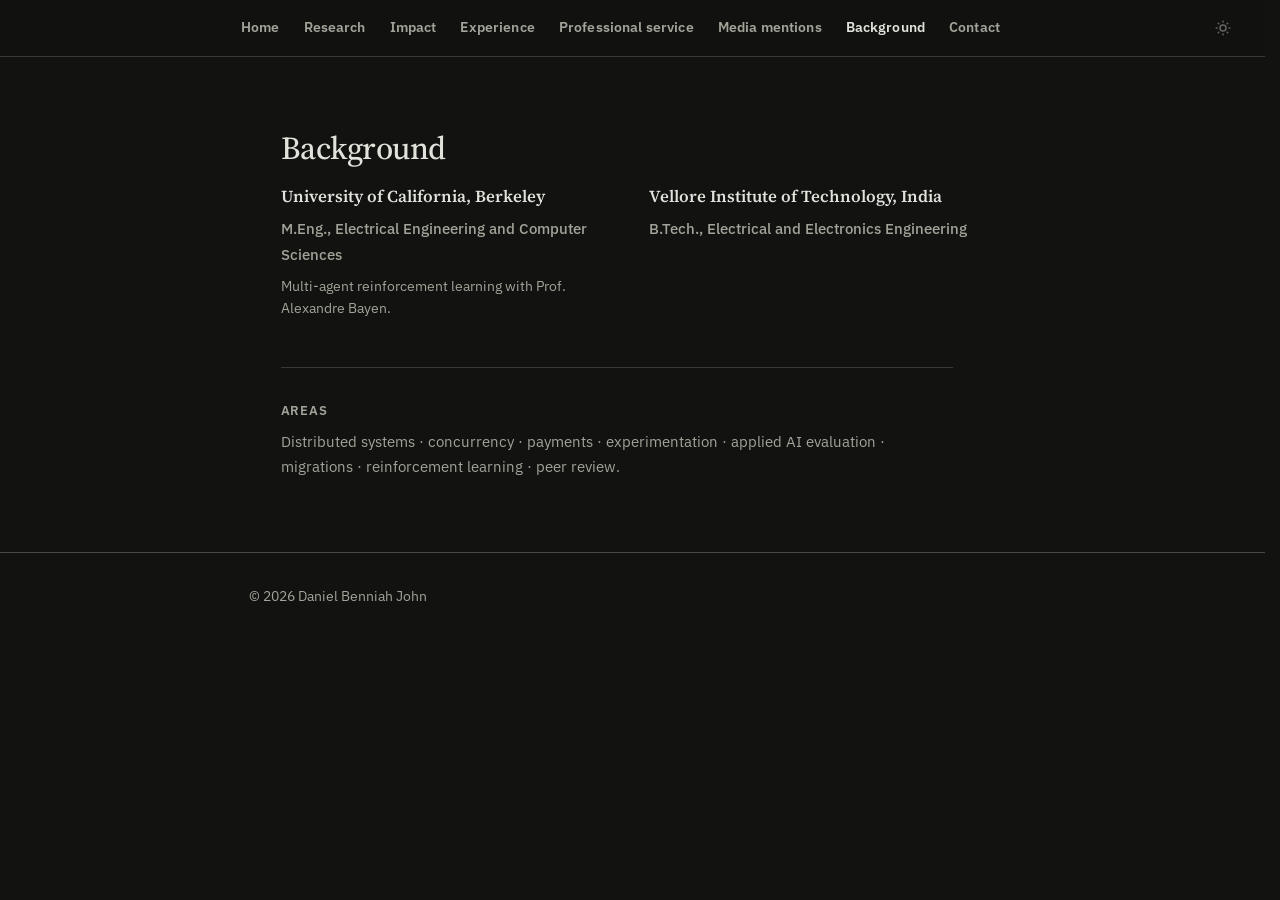
==== background.html @ b6fd260f "Major changes" ====
<!DOCTYPE html>
<html lang="en">
<head>
  <meta charset="UTF-8" />
  <meta name="viewport" content="width=device-width, initial-scale=1.0" />
  <title>Background — Daniel Benniah John</title>
  <meta name="description" content="Education and areas of practice." />
  <link rel="preconnect" href="https://fonts.googleapis.com" />
  <link rel="preconnect" href="https://fonts.gstatic.com" crossorigin />
  <link href="https://fonts.googleapis.com/css2?family=IBM+Plex+Sans:ital,wght@0,400;0,500;0,600;1,400&family=Source+Serif+4:ital,opsz,wght@0,8..60,400;0,8..60,500;0,8..60,600;1,8..60,400&display=swap" rel="stylesheet" />
  <link rel="stylesheet" href="css/styles.css" />
</head>
<body class="page-sub">
  <header class="site-header">
    <button type="button" class="theme-toggle" id="theme-toggle" aria-label="Toggle dark/light mode" title="Toggle dark/light mode">
      <span class="theme-toggle-icon" aria-hidden="true"></span>
    </button>
    <nav class="nav" aria-label="Primary">
      <a href="index.html" class="nav-link">Home</a>
      <a href="research.html" class="nav-link">Research</a>
      <a href="impact.html" class="nav-link">Impact</a>
      <a href="experience.html" class="nav-link">Experience</a>
      <a href="service.html" class="nav-link">Professional service</a>
      <a href="media.html" class="nav-link">Media mentions</a>
      <a href="background.html" class="nav-link nav-link--current" aria-current="page">Background</a>
      <a href="contact.html" class="nav-link">Contact</a>
    </nav>
  </header>

  <main>
    <section class="section page-section education">
      <h1 class="page-title">Background</h1>
      <div class="edu-grid">
        <article class="edu-card">
          <h2 class="edu-card-title">University of California, Berkeley</h2>
          <p class="degree">M.Eng., Electrical Engineering and Computer Sciences</p>
          <p class="meta">Multi-agent reinforcement learning with Prof. Alexandre Bayen.</p>
        </article>
        <article class="edu-card">
          <h2 class="edu-card-title">Vellore Institute of Technology, India</h2>
          <p class="degree">B.Tech., Electrical and Electronics Engineering</p>
        </article>
      </div>
      <div class="expertise-inline">
        <h2 class="expertise-inline-title">Areas</h2>
        <p>Distributed systems · concurrency · payments · experimentation · applied AI evaluation · migrations · reinforcement learning · peer review.</p>
      </div>
    </section>
  </main>

  <footer class="site-footer">
    <p>© <span id="year"></span> Daniel Benniah John</p>
  </footer>

  <script>
    document.getElementById('year').textContent = new Date().getFullYear();
    (function() {
      var toggle = document.getElementById('theme-toggle');
      var stored = localStorage.getItem('theme');
      if (stored === 'light') document.documentElement.classList.add('theme-light');
      toggle.addEventListener('click', function() {
        document.documentElement.classList.toggle('theme-light');
        localStorage.setItem('theme', document.documentElement.classList.contains('theme-light') ? 'light' : 'dark');
      });
    })();
  </script>
</body>
</html>
---- css/styles.css ----
/* --- Design tokens: academic + industry hybrid --- */
:root {
  --font-serif: "Source Serif 4", "Georgia", serif;
  --font-sans: "IBM Plex Sans", system-ui, sans-serif;
  --space-xs: 0.25rem;
  --space-sm: 0.5rem;
  --space-md: 1rem;
  --space-lg: 1.5rem;
  --space-xl: 2rem;
  --space-2xl: 3rem;
  --space-3xl: 4rem;
  --space-4xl: 5.5rem;
  --radius: 2px;
  --max-content: 42rem;
  --max-wide: 48rem;
  --section-padding-y: 3.5rem;
  --section-padding-y-md: 4.5rem;
}

/* Default: dark (matches prior site; toggle adds .theme-light for paper mode) */
html {
  scroll-behavior: smooth;
  /* Reserve space for the vertical scrollbar so layout does not shift between short/long pages */
  scrollbar-gutter: stable;
  color-scheme: dark;
  --bg: #121210;
  --bg-subtle: #1a1a16;
  --surface: #1e1e1a;
  --text: #e2e2dc;
  --text-muted: #a3a39a;
  --link: #93c5fd;
  --link-hover: #bfdbfe;
  --border: #3a3a34;
  --rule: #4a4a44;
}

html.theme-light {
  color-scheme: light;
  --bg: #fafaf8;
  --bg-subtle: #f0f0ec;
  --surface: #ffffff;
  --text: #252522;
  --text-muted: #5f5f58;
  --link: #1d4ed8;
  --link-hover: #1e3a8a;
  --border: #d6d6d0;
  --rule: #c8c8c0;
}

/* --- Reset & base --- */
*, *::before, *::after {
  box-sizing: border-box;
}

body {
  margin: 0;
  font-family: var(--font-sans);
  font-size: 1.0625rem;
  line-height: 1.7;
  color: var(--text);
  background: var(--bg);
  -webkit-font-smoothing: antialiased;
  -moz-osx-font-smoothing: grayscale;
}

.page-home {
  -webkit-font-smoothing: subpixel-antialiased;
}

a {
  color: var(--link);
  text-decoration: underline;
  text-decoration-thickness: 1px;
  text-underline-offset: 0.15em;
  transition: color 0.15s ease;
}

a:hover {
  color: var(--link-hover);
}

/* --- Header --- */
.site-header {
  position: sticky;
  top: 0;
  z-index: 100;
  background: color-mix(in srgb, var(--bg) 92%, transparent);
  backdrop-filter: blur(10px);
  -webkit-backdrop-filter: blur(10px);
  border-bottom: 1px solid var(--border);
}

.theme-toggle {
  position: absolute;
  top: 50%;
  right: var(--space-lg);
  transform: translateY(-50%);
  width: 2.25rem;
  height: 2.25rem;
  padding: 0;
  border: none;
  border-radius: var(--radius);
  background: transparent;
  cursor: pointer;
  color: var(--text-muted);
}
.theme-toggle:hover {
  color: var(--text);
  background: var(--bg-subtle);
}
.theme-toggle-icon {
  display: block;
  width: 100%;
  height: 100%;
  background: url("data:image/svg+xml,%3Csvg xmlns='http://www.w3.org/2000/svg' fill='none' viewBox='0 0 24 24' stroke='%23666'%3E%3Cpath stroke-linecap='round' stroke-linejoin='round' stroke-width='2' d='M12 3v1m0 16v1m9-9h-1M4 12H3m15.364 6.364l-.707-.707M6.343 6.343l-.707-.707m12.728 0l-.707.707M6.343 17.657l-.707.707M16 12a4 4 0 11-8 0 4 4 0 018 0z'/%3E%3C/svg%3E") center/1.15rem no-repeat;
}

html.theme-light .theme-toggle-icon {
  background: url("data:image/svg+xml,%3Csvg xmlns='http://www.w3.org/2000/svg' fill='none' viewBox='0 0 24 24' stroke='%23555'%3E%3Cpath stroke-linecap='round' stroke-linejoin='round' stroke-width='2' d='M20.354 15.354A9 9 0 018.646 3.646 9.003 9.003 0 0012 21a9.003 9.003 0 008.354-5.646z'/%3E%3C/svg%3E") center/1.15rem no-repeat;
}

.nav {
  display: flex;
  flex-wrap: wrap;
  justify-content: center;
  gap: var(--space-md) var(--space-lg);
  padding: var(--space-md) var(--space-xl);
  padding-right: 3.5rem;
  max-width: 56rem;
  margin: 0 auto;
}

.nav-link {
  color: var(--text-muted);
  /* Same weight for all items so the active page indicator does not change link width or wrapping */
  font-weight: 600;
  font-size: 0.875rem;
  letter-spacing: 0.01em;
  text-decoration: none;
}
.nav-link:hover {
  color: var(--text);
  text-decoration: underline;
}

.nav-link--current {
  color: var(--text);
}

/* --- Sections --- */
.section {
  max-width: var(--max-wide);
  margin: 0 auto;
  padding: var(--section-padding-y) var(--space-xl);
}
@media (min-width: 768px) {
  .section {
    padding-top: var(--section-padding-y-md);
    padding-bottom: var(--section-padding-y-md);
  }
}

.section--primary {
  border-top: 1px solid var(--rule);
  background: var(--bg-subtle);
}

.section--secondary {
  border-top: 1px solid var(--rule);
}

.section-title {
  font-family: var(--font-serif);
  font-size: clamp(1.5rem, 3.5vw, 1.85rem);
  font-weight: 600;
  color: var(--text);
  margin: 0 0 var(--space-sm);
  letter-spacing: -0.02em;
  line-height: 1.25;
  padding-bottom: var(--space-md);
  border-bottom: 1px solid var(--rule);
}

.section-epigraph {
  margin: 0 0 var(--space-2xl);
  max-width: var(--max-content);
  font-size: 0.98rem;
  color: var(--text-muted);
  line-height: 1.65;
}

/* --- Home (landing) --- */
.main-home {
  max-width: var(--max-wide);
  margin: 0 auto;
  padding: calc(3.5rem + var(--space-md)) var(--space-xl) var(--space-3xl);
}

.home-block {
  margin-bottom: var(--space-3xl);
}

.home-block:last-child {
  margin-bottom: 0;
}

.home-identity-inner {
  display: flex;
  flex-direction: column;
  align-items: flex-start;
  gap: var(--space-xl);
}

@media (min-width: 640px) {
  .home-identity-inner {
    flex-direction: row;
    align-items: flex-start;
    justify-content: space-between;
  }
}

.home-name {
  font-family: var(--font-serif);
  font-size: clamp(1.85rem, 4vw, 2.5rem);
  font-weight: 500;
  margin: 0 0 var(--space-sm);
  letter-spacing: -0.02em;
  line-height: 1.2;
}

.home-line {
  margin: 0 0 var(--space-sm);
  font-size: 1rem;
  color: var(--text-muted);
  max-width: 36rem;
}

.home-line--strong {
  color: var(--text);
  font-weight: 500;
}

.home-affil {
  margin: var(--space-md) 0;
  font-size: 0.85rem;
  letter-spacing: 0.06em;
  text-transform: uppercase;
  color: var(--text-muted);
  font-weight: 500;
}

.home-links {
  margin: var(--space-md) 0 0;
  font-size: 0.95rem;
}

.home-links-sep {
  margin: 0 0.35rem;
  color: var(--text-muted);
}

.home-photo {
  width: 140px;
  height: 140px;
  object-fit: cover;
  border: 1px solid var(--border);
  border-radius: 2px;
  flex-shrink: 0;
}

@media (min-width: 640px) {
  .home-photo {
    width: 180px;
    height: 180px;
  }
}

.home-heading {
  font-family: var(--font-serif);
  font-size: 1.15rem;
  font-weight: 500;
  margin: 0 0 var(--space-md);
  padding-bottom: var(--space-sm);
  border-bottom: 1px solid var(--border);
  color: var(--text);
  letter-spacing: 0.01em;
}

.home-about-lead {
  margin: 0 0 var(--space-md);
  font-size: 1.05rem;
  font-weight: 500;
  color: var(--text);
  line-height: 1.65;
  max-width: 40rem;
}

.home-about-body {
  margin: 0;
  font-size: 0.98rem;
  color: var(--text-muted);
  line-height: 1.7;
  max-width: 40rem;
}

.home-impact-teaser {
  margin: 0 0 var(--space-sm);
  font-size: 0.98rem;
  color: var(--text-muted);
  line-height: 1.65;
  max-width: 38rem;
}

.home-impact-more {
  margin: 0;
  font-size: 0.95rem;
}

.home-list {
  margin: 0;
  padding-left: 1.15rem;
  max-width: 40rem;
}

.home-list li {
  margin-bottom: var(--space-sm);
  font-size: 0.98rem;
  color: var(--text-muted);
  line-height: 1.55;
}

.home-list li:last-child {
  margin-bottom: 0;
}

.home-list strong {
  color: var(--text);
}

.home-continue {
  margin: var(--space-lg) 0 0;
  font-size: 0.9rem;
}

/* --- Subpages --- */
.page-section {
  padding-top: calc(3rem + var(--space-md));
}

.page-title {
  font-family: var(--font-serif);
  font-size: clamp(1.65rem, 3.5vw, 2rem);
  font-weight: 500;
  margin: 0 0 var(--space-sm);
  letter-spacing: -0.015em;
}

.page-lead {
  margin: 0 0 var(--space-2xl);
  max-width: var(--max-content);
  font-size: 0.95rem;
  color: var(--text-muted);
}

/* --- Impact --- */
.impact-list {
  list-style: none;
  margin: 0;
  padding: 0;
  display: flex;
  flex-direction: column;
  gap: 0;
}

.impact-list li {
  margin: 0;
  padding: var(--space-lg) 0;
  border-bottom: 1px solid var(--border);
}

.impact-list li:first-child {
  padding-top: 0;
}

.impact-list li:last-child {
  border-bottom: none;
  padding-bottom: 0;
}

.impact-list p {
  margin: 0;
  font-size: 1rem;
  line-height: 1.65;
  color: var(--text-muted);
}

.impact-metric {
  display: block;
  font-family: var(--font-sans);
  font-size: 0.8rem;
  font-weight: 600;
  letter-spacing: 0.06em;
  text-transform: uppercase;
  color: var(--text);
  margin-bottom: var(--space-sm);
}

/* --- Impact page (collapsible) --- */
.impact-accordion {
  display: flex;
  flex-direction: column;
  gap: var(--space-sm);
  max-width: 100%;
  /* Enables height: 0 ↔ auto interpolation on ::details-content (Chrome 129+, Safari 18+) */
  interpolate-size: allow-keywords;
}

.impact-block {
  border: 1px solid var(--border);
  border-radius: var(--radius);
  background: var(--surface);
  overflow: hidden;
  transition: border-color 0.35s ease;
}

.impact-block[open] {
  border-color: color-mix(in srgb, var(--border) 70%, var(--link) 30%);
}

.impact-block::details-content {
  height: 0;
  overflow: hidden;
  transition: height 0.38s cubic-bezier(0.33, 1, 0.68, 1);
}

.impact-block[open]::details-content {
  height: auto;
}

.impact-summary {
  list-style: none;
  cursor: pointer;
  padding: var(--space-md) var(--space-lg);
  display: flex;
  flex-direction: column;
  align-items: flex-start;
  gap: var(--space-xs);
  color: var(--text);
  position: relative;
  padding-left: 2.25rem;
}

.impact-summary::-webkit-details-marker {
  display: none;
}

.impact-summary::before {
  content: "";
  position: absolute;
  left: var(--space-md);
  top: 1.15rem;
  width: 0.45rem;
  height: 0.45rem;
  border-right: 2px solid var(--text-muted);
  border-bottom: 2px solid var(--text-muted);
  transform: rotate(-45deg);
  transition: transform 0.32s cubic-bezier(0.33, 1, 0.68, 1), top 0.32s cubic-bezier(0.33, 1, 0.68, 1);
}

.impact-block[open] .impact-summary::before {
  transform: rotate(45deg);
  top: 1.25rem;
}

.impact-summary:hover {
  background: color-mix(in srgb, var(--bg-subtle) 50%, transparent);
}

.impact-summary:focus {
  outline: none;
}

.impact-summary:focus-visible {
  outline: 2px solid var(--link);
  outline-offset: 2px;
}

.impact-summary-title {
  font-family: var(--font-serif);
  font-size: 1.08rem;
  font-weight: 500;
  line-height: 1.3;
}

.impact-summary-metric {
  font-size: 0.88rem;
  font-weight: 400;
  color: var(--text-muted);
  line-height: 1.45;
}

.impact-body {
  padding: var(--space-md) var(--space-lg) var(--space-lg);
  padding-left: 2.25rem;
  border-top: 1px solid var(--border);
}

.impact-body p {
  margin: 0 0 var(--space-md);
  font-size: 0.95rem;
  line-height: 1.65;
  color: var(--text-muted);
}

.impact-body p:last-child {
  margin-bottom: 0;
}

.impact-body strong {
  color: var(--text);
}

.impact-media-label {
  margin-top: var(--space-md);
}

.impact-link-list {
  margin: var(--space-sm) 0 0;
  padding-left: 1.2rem;
  font-size: 0.92rem;
  line-height: 1.6;
  color: var(--text-muted);
}

.impact-link-list li {
  margin-bottom: var(--space-xs);
}

@media (prefers-reduced-motion: reduce) {
  .impact-block::details-content {
    transition: none;
  }

  .impact-block {
    transition: none;
  }

  .impact-summary::before {
    transition: none;
  }
}

/* --- Research page (accordion) — matches Impact: title + metric line, slightly stronger title --- */
.research-accordion {
  margin-top: var(--space-sm);
}

.research-accordion .impact-summary-title {
  font-weight: 600;
  font-size: 1.12rem;
  letter-spacing: -0.015em;
}

.research-impact-label {
  margin: var(--space-md) 0 var(--space-sm);
  color: var(--text);
}

.research-body .research-impact-list {
  margin: 0 0 var(--space-md);
  padding-left: 1.25rem;
  font-size: 0.95rem;
  line-height: 1.6;
  color: var(--text-muted);
}

.research-body .research-impact-list li {
  margin-bottom: var(--space-xs);
}

.research-body .research-impact-list li:last-child {
  margin-bottom: 0;
}

/* --- Research / Contributions --- */
.research .research-content {
  max-width: 100%;
}

.research-highlights {
  display: flex;
  flex-direction: column;
  gap: 0;
}

.highlight-item {
  padding: var(--space-xl) 0;
  border-bottom: 1px solid var(--border);
}

.highlight-item:last-of-type {
  border-bottom: none;
}

.research-thread .research-thread-title {
  font-family: var(--font-serif);
  font-size: 1.2rem;
  font-weight: 600;
  line-height: 1.35;
  color: var(--text);
  margin: 0 0 var(--space-md);
}

.research .highlight-item:first-of-type {
  padding-top: 0;
}

.research-field {
  margin: 0 0 var(--space-sm);
  font-size: 0.98rem;
  color: var(--text-muted);
  line-height: 1.65;
}

.research-field strong {
  color: var(--text);
  font-weight: 600;
}

.research-artifact {
  margin: var(--space-md) 0 0;
  font-size: 0.92rem;
}

.scholar-link {
  margin: var(--space-2xl) 0 0;
  padding-top: var(--space-lg);
  border-top: 1px solid var(--border);
  font-size: 0.95rem;
}

.scholar-link-sep {
  margin: 0 0.35rem;
  color: var(--text-muted);
}

/* --- Work --- */
.work .section-title,
.work .section-epigraph,
.work .timeline {
  max-width: var(--max-wide);
}

.timeline {
  display: flex;
  flex-direction: column;
  gap: var(--space-xl);
}

.timeline-item {
  padding: var(--space-lg) 0 var(--space-xl);
  border-bottom: 1px solid var(--border);
}

.timeline-item:last-child {
  border-bottom: none;
}

.timeline-meta {
  display: flex;
  flex-wrap: wrap;
  justify-content: space-between;
  align-items: baseline;
  gap: var(--space-sm);
  margin-bottom: var(--space-sm);
}

.company {
  font-family: var(--font-serif);
  font-weight: 600;
  font-size: 1.05rem;
  color: var(--text);
}

.date {
  font-size: 0.85rem;
  color: var(--text-muted);
  font-variant-numeric: tabular-nums;
}

.timeline-item h3,
.timeline-item .timeline-role {
  font-family: var(--font-sans);
  font-size: 0.95rem;
  font-weight: 600;
  color: var(--text-muted);
  margin: 0 0 var(--space-md);
}

.timeline-item ul {
  margin: 0;
  padding-left: 1.2rem;
  color: var(--text-muted);
  font-size: 0.98rem;
  line-height: 1.65;
}

.timeline-item li {
  margin-bottom: var(--space-sm);
}

.timeline-item li:last-child {
  margin-bottom: 0;
}

/* --- Recognition --- */
.recognition-list {
  display: flex;
  flex-direction: column;
  /* Only used on Professional service page; keep rows tight */
  gap: var(--space-xs);
}

.recognition-block {
  padding-bottom: var(--space-xl);
  border-bottom: 1px solid var(--border);
}

.recognition-block:last-child {
  border-bottom: none;
  padding-bottom: 0;
}

.recognition-subhead {
  font-family: var(--font-sans);
  font-size: 0.8rem;
  font-weight: 600;
  letter-spacing: 0.06em;
  text-transform: uppercase;
  color: var(--text-muted);
  margin: 0 0 var(--space-sm);
}

.recognition-block-lead {
  font-size: 0.95rem;
  color: var(--text-muted);
  margin: 0 0 var(--space-lg);
  line-height: 1.65;
}

.recognition-entry {
  margin-bottom: var(--space-lg);
}

.recognition-entry:last-child {
  margin-bottom: 0;
}

/* Inside flex lists, spacing comes from parent gap — avoid double spacing */
.recognition-list > .recognition-entry {
  margin-bottom: 0;
}

.recognition-entry-title {
  font-size: 1rem;
  font-weight: 600;
  color: var(--text);
  margin: 0 0 var(--space-xs);
  line-height: 1.45;
}

.recognition-entry p:not(.recognition-entry-title) {
  margin: 0;
  font-size: 0.95rem;
  color: var(--text-muted);
  line-height: 1.65;
}

.press-links {
  list-style: none;
  margin: var(--space-md) 0 0;
  padding: 0;
  display: flex;
  flex-wrap: wrap;
  gap: var(--space-sm) var(--space-md);
  font-size: 0.9rem;
}


.press-links a {
  color: var(--text-muted);
  text-decoration: underline;
}

.press-links a:hover {
  color: var(--link);
}

/* --- Education & inline expertise --- */
.edu-grid {
  display: grid;
  grid-template-columns: repeat(auto-fit, minmax(240px, 1fr));
  gap: var(--space-xl);
  margin-bottom: var(--space-2xl);
}

.edu-card {
  padding: 0;
  border: none;
  background: transparent;
}

.edu-card h3,
.edu-card-title {
  font-family: var(--font-serif);
  font-size: 1.05rem;
  font-weight: 600;
  margin: 0 0 var(--space-xs);
  color: var(--text);
}

.edu-card .degree {
  font-weight: 500;
  color: var(--text-muted);
  margin: 0 0 var(--space-xs);
  font-size: 0.95rem;
}

.edu-card .meta {
  font-size: 0.9rem;
  color: var(--text-muted);
  margin: var(--space-sm) 0 0;
  line-height: 1.5;
}

.expertise-inline {
  max-width: var(--max-content);
  padding-top: var(--space-xl);
  border-top: 1px solid var(--border);
}

.expertise-inline-title {
  font-family: var(--font-sans);
  font-size: 0.8rem;
  font-weight: 600;
  letter-spacing: 0.06em;
  text-transform: uppercase;
  color: var(--text-muted);
  margin: 0 0 var(--space-sm);
}

.expertise-inline p {
  margin: 0;
  font-size: 0.95rem;
  color: var(--text-muted);
  line-height: 1.65;
}

/* --- Contact --- */
.contact-intro {
  margin: 0 0 var(--space-lg);
  max-width: var(--max-content);
  color: var(--text-muted);
  font-size: 0.98rem;
}

.contact-links {
  display: flex;
  flex-wrap: wrap;
  gap: var(--space-lg);
  font-size: 1rem;
}

.contact-link {
  font-weight: 500;
}

/* --- Footer --- */
.site-footer {
  padding: var(--space-xl) var(--space-xl) var(--space-2xl);
  border-top: 1px solid var(--rule);
  color: var(--text-muted);
  font-size: 0.875rem;
}

.site-footer p {
  margin: 0;
  max-width: var(--max-wide);
  margin-left: auto;
  margin-right: auto;
}

/* --- Service page (split sections) --- */
.service-page .page-lead {
  margin-bottom: var(--space-2xl);
}

.service-section {
  margin-top: var(--space-3xl);
  padding-top: var(--space-2xl);
  border-top: 1px solid var(--rule);
}

.service-section:first-of-type {
  margin-top: 0;
  padding-top: 0;
  border-top: none;
}

.service-section-title {
  font-family: var(--font-serif);
  font-size: 1.35rem;
  font-weight: 600;
  margin: 0 0 var(--space-md);
  letter-spacing: -0.02em;
  color: var(--text);
}

.service-section-lead {
  margin: 0 0 var(--space-xl);
  max-width: var(--max-content);
  font-size: 0.95rem;
  color: var(--text-muted);
  line-height: 1.6;
}

/* --- Media mentions page --- */
.media-list {
  max-width: var(--max-content);
  margin: 0;
  padding: 0;
  display: flex;
  flex-direction: column;
  gap: var(--space-xl);
}

.media-item {
  margin: 0;
  padding: 0 0 var(--space-lg);
  border-bottom: 1px solid var(--border);
}

.media-item:last-child {
  border-bottom: none;
  padding-bottom: 0;
}

.media-item__meta {
  margin: 0 0 var(--space-xs);
  font-family: var(--font-sans);
  font-size: 0.8rem;
  font-weight: 500;
  letter-spacing: 0.03em;
  text-transform: uppercase;
  color: var(--text-muted);
}

.media-item__sep {
  margin: 0 0.35em;
}

.media-item__title {
  font-family: var(--font-serif);
  font-size: 1.15rem;
  font-weight: 600;
  line-height: 1.4;
  margin: 0 0 var(--space-sm);
  letter-spacing: -0.02em;
}

.media-item__title a {
  color: var(--text);
  text-decoration: none;
  border-bottom: 1px solid color-mix(in srgb, var(--link) 45%, transparent);
}

.media-item__title a:hover {
  color: var(--link);
  border-bottom-color: var(--link);
}

.media-item__note {
  margin: 0;
  font-size: 0.9rem;
  color: var(--text-muted);
  line-height: 1.5;
}

.recognition-list--compact {
  gap: var(--space-md);
}

.recognition-list--compact .recognition-entry-title {
  margin-bottom: 0.15rem;
}

/* --- Service page tables (peer review) --- */
.service-table-wrap {
  max-width: 100%;
  overflow-x: auto;
  margin: 0;
  -webkit-overflow-scrolling: touch;
}

.service-table {
  width: 100%;
  min-width: min(100%, 28rem);
  border-collapse: collapse;
  font-size: 0.95rem;
  line-height: 1.5;
}

.service-table th,
.service-table td {
  padding: var(--space-sm) var(--space-md);
  text-align: left;
  vertical-align: top;
  border-bottom: 1px solid var(--border);
}

.service-table thead th {
  font-family: var(--font-sans);
  font-size: 0.8rem;
  font-weight: 600;
  letter-spacing: 0.04em;
  text-transform: uppercase;
  color: var(--text-muted);
  border-bottom-color: var(--rule);
  padding-top: 0;
}

.service-table tbody tr:last-child td {
  border-bottom: none;
}

.service-table__num {
  text-align: right;
  white-space: nowrap;
  font-variant-numeric: tabular-nums;
}

.service-table thead .service-table__num {
  text-align: right;
}
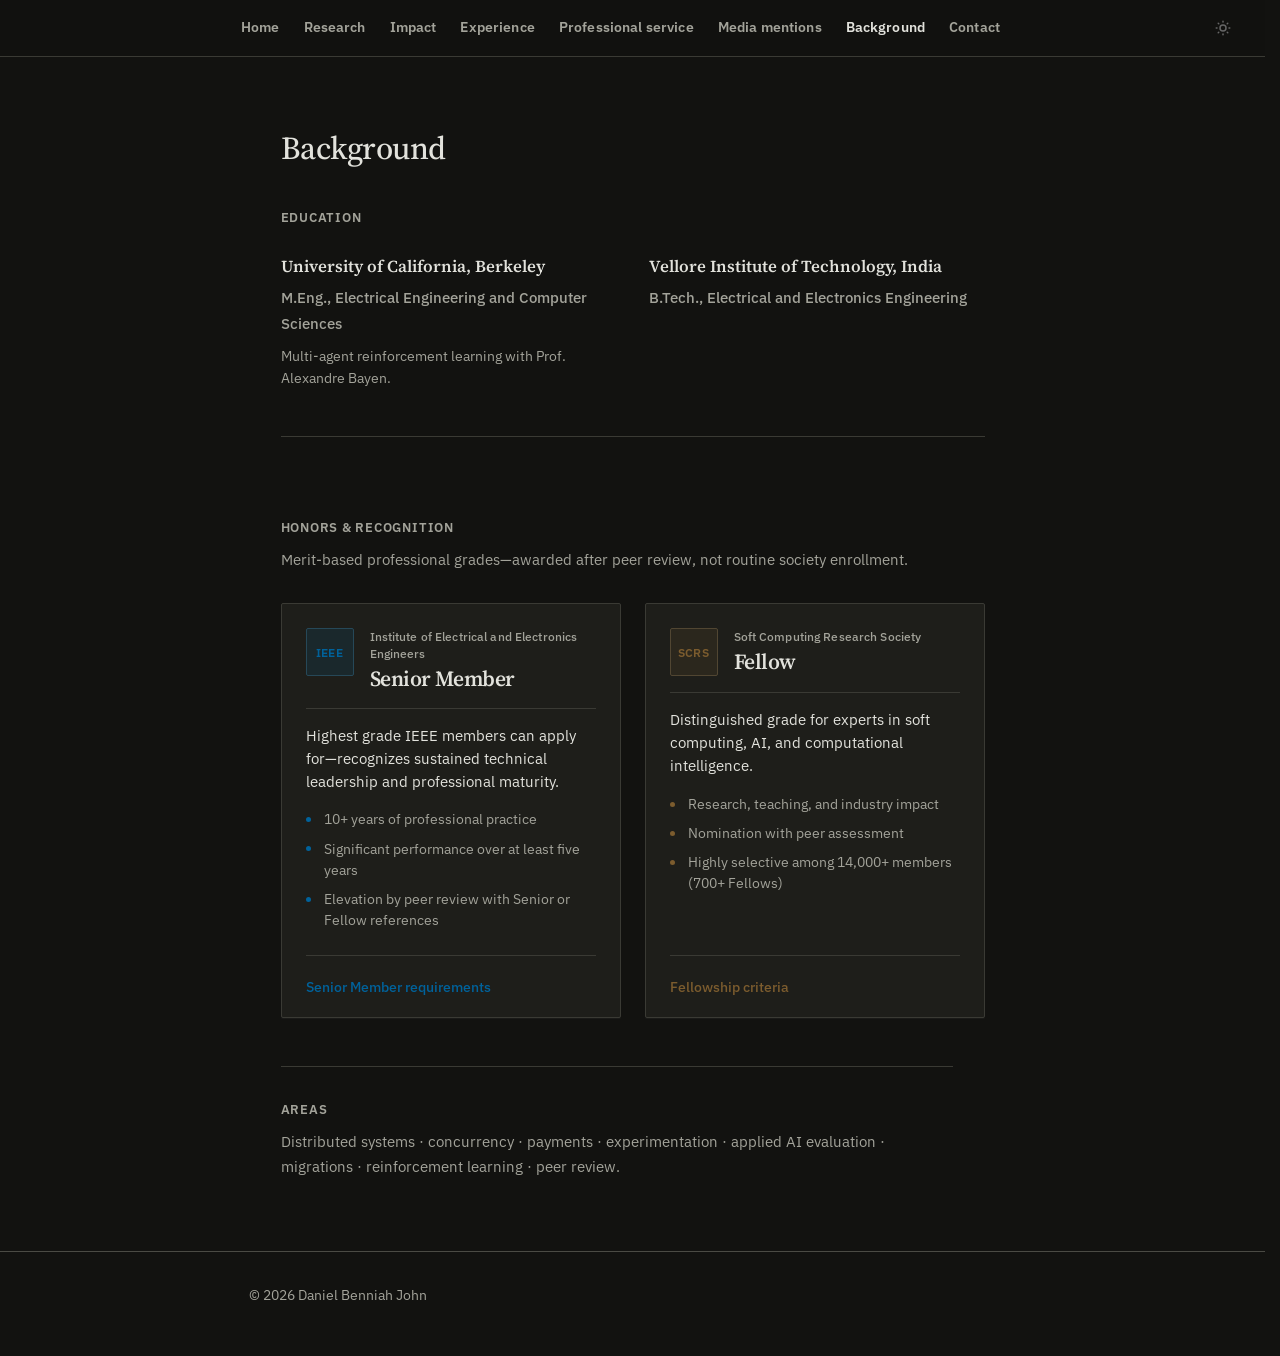
==== commit 460a15ce: "Update site with honors, research, and professional service. Move SCRS Fellow and IEEE Senior Member" ====
--- a/background.html
+++ b/background.html
@@ -4,7 +4,7 @@
   <meta charset="UTF-8" />
   <meta name="viewport" content="width=device-width, initial-scale=1.0" />
   <title>Background — Daniel Benniah John</title>
-  <meta name="description" content="Education and areas of practice." />
+  <meta name="description" content="Education, IEEE Senior Member and SCRS Fellow recognition, and areas of practice." />
   <link rel="preconnect" href="https://fonts.googleapis.com" />
   <link rel="preconnect" href="https://fonts.gstatic.com" crossorigin />
   <link href="https://fonts.googleapis.com/css2?family=IBM+Plex+Sans:ital,wght@0,400;0,500;0,600;1,400&family=Source+Serif+4:ital,opsz,wght@0,8..60,400;0,8..60,500;0,8..60,600;1,8..60,400&display=swap" rel="stylesheet" />
@@ -30,6 +30,8 @@
   <main>
     <section class="section page-section education">
       <h1 class="page-title">Background</h1>
+
+      <h2 class="background-block-title">Education</h2>
       <div class="edu-grid">
         <article class="edu-card">
           <h2 class="edu-card-title">University of California, Berkeley</h2>
@@ -41,6 +43,51 @@
           <p class="degree">B.Tech., Electrical and Electronics Engineering</p>
         </article>
       </div>
+
+      <section class="honors-section" aria-labelledby="honors-heading">
+        <h2 id="honors-heading" class="background-block-title">Honors &amp; recognition</h2>
+        <p class="honors-section-lead">Merit-based professional grades—awarded after peer review, not routine society enrollment.</p>
+        <div class="honors-grid">
+          <article class="honor-card honor-card--ieee">
+            <header class="honor-card-header">
+              <span class="honor-mark" aria-hidden="true">IEEE</span>
+              <div class="honor-card-heading">
+                <p class="honor-org">Institute of Electrical and Electronics Engineers</p>
+                <h3 class="honor-title"><a href="https://www.ieee.org/membership/senior/" target="_blank" rel="noopener">Senior Member</a></h3>
+              </div>
+            </header>
+            <p class="honor-tagline">Highest grade IEEE members can apply for—recognizes sustained technical leadership and professional maturity.</p>
+            <ul class="honor-highlights">
+              <li>10+ years of professional practice</li>
+              <li>Significant performance over at least five years</li>
+              <li>Elevation by peer review with Senior or Fellow references</li>
+            </ul>
+            <p class="honor-card-footer">
+              <a href="https://www.ieee.org/membership/senior/senior-requirements" target="_blank" rel="noopener" class="honor-cta">Senior Member requirements</a>
+            </p>
+          </article>
+
+          <article class="honor-card honor-card--scrs">
+            <header class="honor-card-header">
+              <span class="honor-mark" aria-hidden="true">SCRS</span>
+              <div class="honor-card-heading">
+                <p class="honor-org">Soft Computing Research Society</p>
+                <h3 class="honor-title"><a href="https://scrs.in/page/scrs-fellow" target="_blank" rel="noopener">Fellow</a></h3>
+              </div>
+            </header>
+            <p class="honor-tagline">Distinguished grade for experts in soft computing, AI, and computational intelligence.</p>
+            <ul class="honor-highlights">
+              <li>Research, teaching, and industry impact</li>
+              <li>Nomination with peer assessment</li>
+              <li>Highly selective among 14,000+ members (700+ Fellows)</li>
+            </ul>
+            <p class="honor-card-footer">
+              <a href="https://membership.scrs.in/scrs-fellow.php" target="_blank" rel="noopener" class="honor-cta">Fellowship criteria</a>
+            </p>
+          </article>
+        </div>
+      </section>
+
       <div class="expertise-inline">
         <h2 class="expertise-inline-title">Areas</h2>
         <p>Distributed systems · concurrency · payments · experimentation · applied AI evaluation · migrations · reinforcement learning · peer review.</p>
--- a/css/styles.css
+++ b/css/styles.css
@@ -833,6 +833,193 @@
   line-height: 1.5;
 }
 
+.background-block-title {
+  font-family: var(--font-sans);
+  font-size: 0.8rem;
+  font-weight: 600;
+  letter-spacing: 0.06em;
+  text-transform: uppercase;
+  color: var(--text-muted);
+  margin: var(--space-2xl) 0 var(--space-lg);
+}
+
+.page-section .background-block-title:first-of-type {
+  margin-top: var(--space-xl);
+}
+
+.honors-section {
+  margin-bottom: var(--space-2xl);
+  padding-top: var(--space-2xl);
+  border-top: 1px solid var(--border);
+}
+
+.honors-section .background-block-title {
+  margin-top: 0;
+  margin-bottom: var(--space-sm);
+}
+
+.honors-section-lead {
+  margin: 0 0 var(--space-xl);
+  max-width: var(--max-wide);
+  font-size: 0.95rem;
+  color: var(--text-muted);
+  line-height: 1.6;
+}
+
+.honors-grid {
+  display: grid;
+  grid-template-columns: repeat(auto-fit, minmax(280px, 1fr));
+  gap: var(--space-lg);
+  max-width: var(--max-wide);
+}
+
+.honor-card {
+  display: flex;
+  flex-direction: column;
+  padding: var(--space-lg) var(--space-lg) var(--space-md);
+  border: 1px solid var(--border);
+  border-radius: var(--radius);
+  background: var(--surface);
+  box-shadow: 0 1px 0 color-mix(in srgb, var(--text) 4%, transparent);
+  transition: border-color 0.2s ease, box-shadow 0.2s ease;
+}
+
+.honor-card:hover {
+  border-color: color-mix(in srgb, var(--border) 55%, var(--link) 45%);
+  box-shadow: 0 4px 24px color-mix(in srgb, var(--bg) 40%, var(--link) 8%);
+}
+
+.honor-card--ieee {
+  --honor-accent: #00629b;
+}
+
+.honor-card--scrs {
+  --honor-accent: #7c5c2e;
+}
+
+html.theme-light .honor-card--ieee {
+  --honor-accent: #004f7c;
+}
+
+html.theme-light .honor-card--scrs {
+  --honor-accent: #6b4f28;
+}
+
+.honor-card-header {
+  display: flex;
+  align-items: flex-start;
+  gap: var(--space-md);
+  margin-bottom: var(--space-md);
+  padding-bottom: var(--space-md);
+  border-bottom: 1px solid var(--border);
+}
+
+.honor-mark {
+  flex-shrink: 0;
+  display: flex;
+  align-items: center;
+  justify-content: center;
+  width: 3rem;
+  height: 3rem;
+  font-family: var(--font-sans);
+  font-size: 0.72rem;
+  font-weight: 600;
+  letter-spacing: 0.04em;
+  color: var(--honor-accent);
+  background: color-mix(in srgb, var(--honor-accent) 14%, var(--surface));
+  border: 1px solid color-mix(in srgb, var(--honor-accent) 35%, var(--border));
+  border-radius: var(--radius);
+}
+
+.honor-card-heading {
+  min-width: 0;
+}
+
+.honor-org {
+  margin: 0 0 var(--space-xs);
+  font-size: 0.78rem;
+  font-weight: 500;
+  line-height: 1.35;
+  color: var(--text-muted);
+  letter-spacing: 0.01em;
+}
+
+.honor-title {
+  font-family: var(--font-serif);
+  font-size: 1.35rem;
+  font-weight: 600;
+  margin: 0;
+  letter-spacing: -0.02em;
+  line-height: 1.2;
+}
+
+.honor-title a {
+  color: var(--text);
+  text-decoration: none;
+}
+
+.honor-title a:hover {
+  color: var(--link);
+  text-decoration: underline;
+}
+
+.honor-tagline {
+  margin: 0 0 var(--space-md);
+  font-size: 0.92rem;
+  line-height: 1.55;
+  color: var(--text);
+}
+
+.honor-highlights {
+  margin: 0 0 var(--space-lg);
+  padding: 0;
+  list-style: none;
+  flex-grow: 1;
+}
+
+.honor-highlights li {
+  position: relative;
+  padding-left: 1.15rem;
+  margin-bottom: var(--space-sm);
+  font-size: 0.88rem;
+  line-height: 1.5;
+  color: var(--text-muted);
+}
+
+.honor-highlights li:last-child {
+  margin-bottom: 0;
+}
+
+.honor-highlights li::before {
+  content: "";
+  position: absolute;
+  left: 0;
+  top: 0.55em;
+  width: 5px;
+  height: 5px;
+  border-radius: 50%;
+  background: var(--honor-accent);
+}
+
+.honor-card-footer {
+  margin: 0;
+  padding-top: var(--space-md);
+  border-top: 1px solid var(--border);
+}
+
+.honor-cta {
+  display: inline-block;
+  font-size: 0.88rem;
+  font-weight: 500;
+  text-decoration: none;
+  color: var(--honor-accent);
+}
+
+.honor-cta:hover {
+  color: var(--link-hover);
+  text-decoration: underline;
+}
+
 .expertise-inline {
   max-width: var(--max-content);
   padding-top: var(--space-xl);
@@ -922,6 +1109,14 @@
   font-size: 0.95rem;
   color: var(--text-muted);
   line-height: 1.6;
+}
+
+.service-section-note {
+  margin: var(--space-lg) 0 0;
+  max-width: var(--max-content);
+  font-size: 0.9rem;
+  color: var(--text-muted);
+  line-height: 1.55;
 }
 
 /* --- Media mentions page --- */
